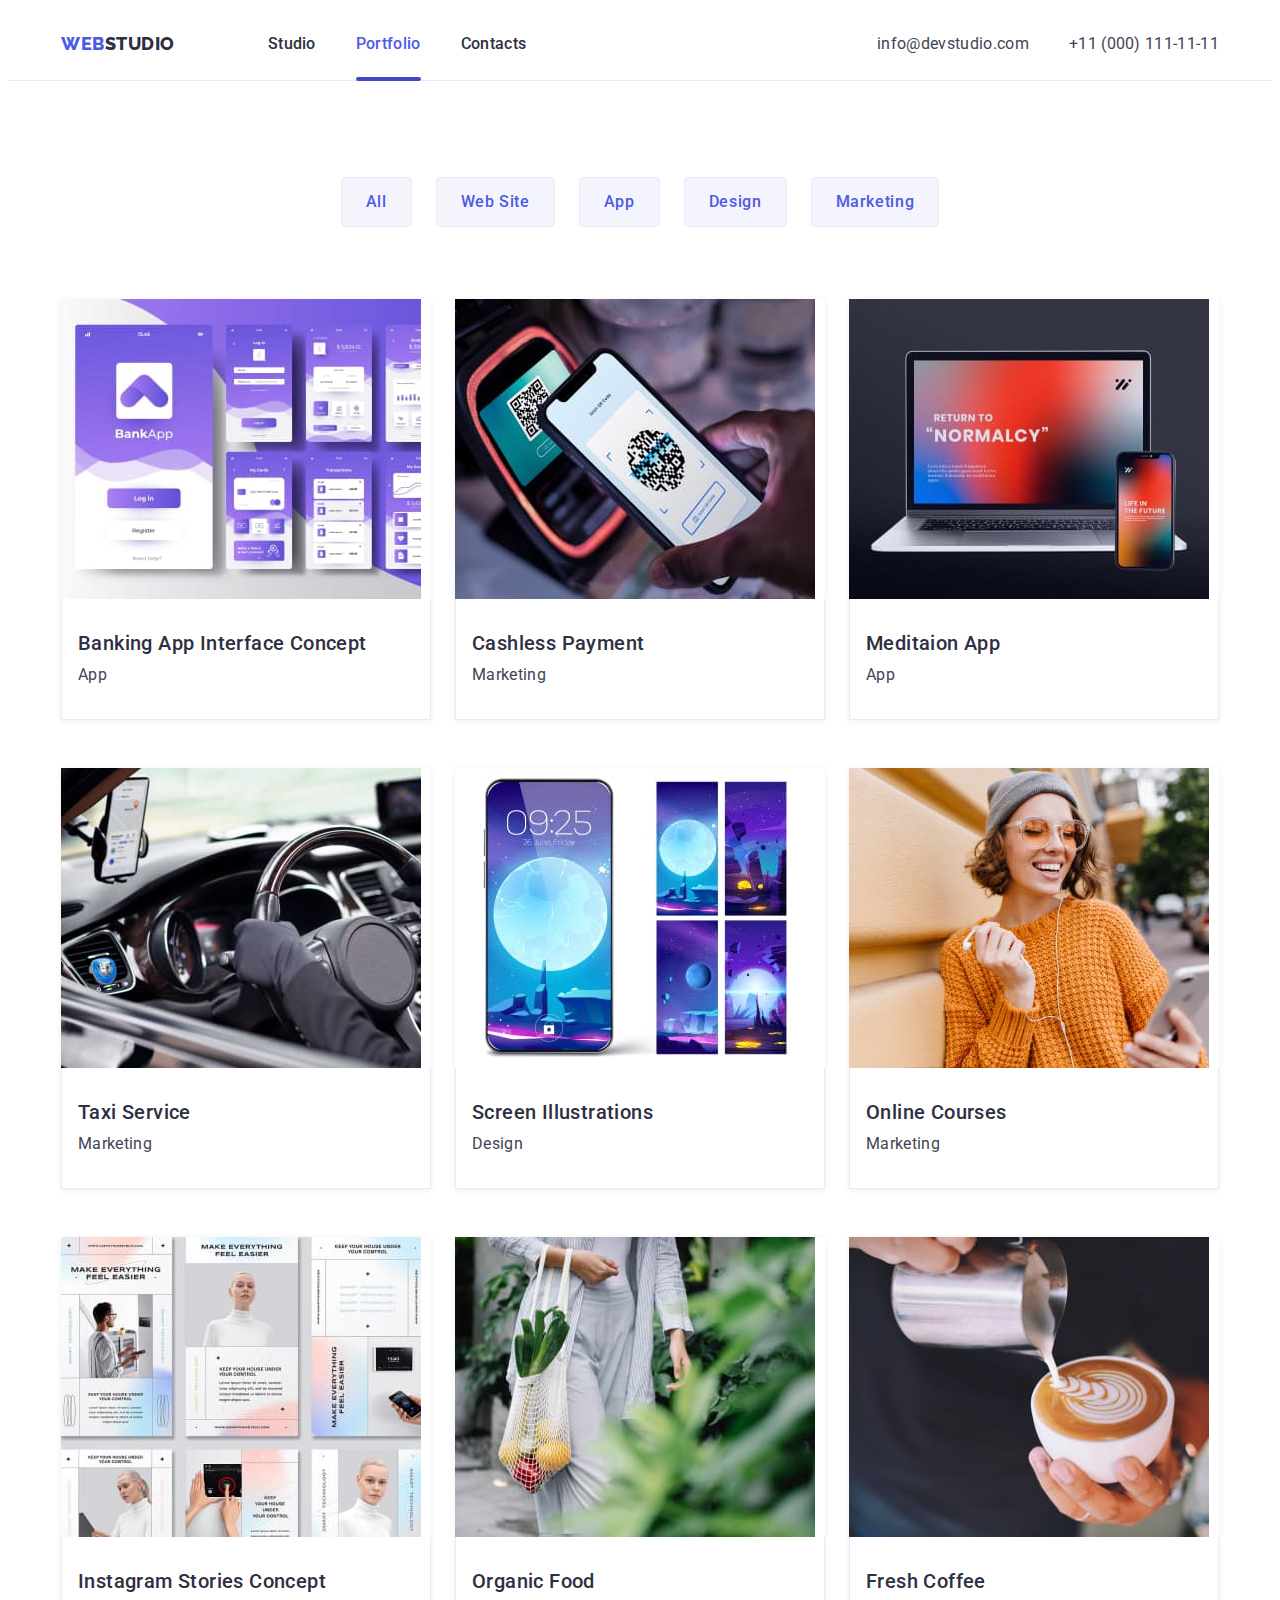
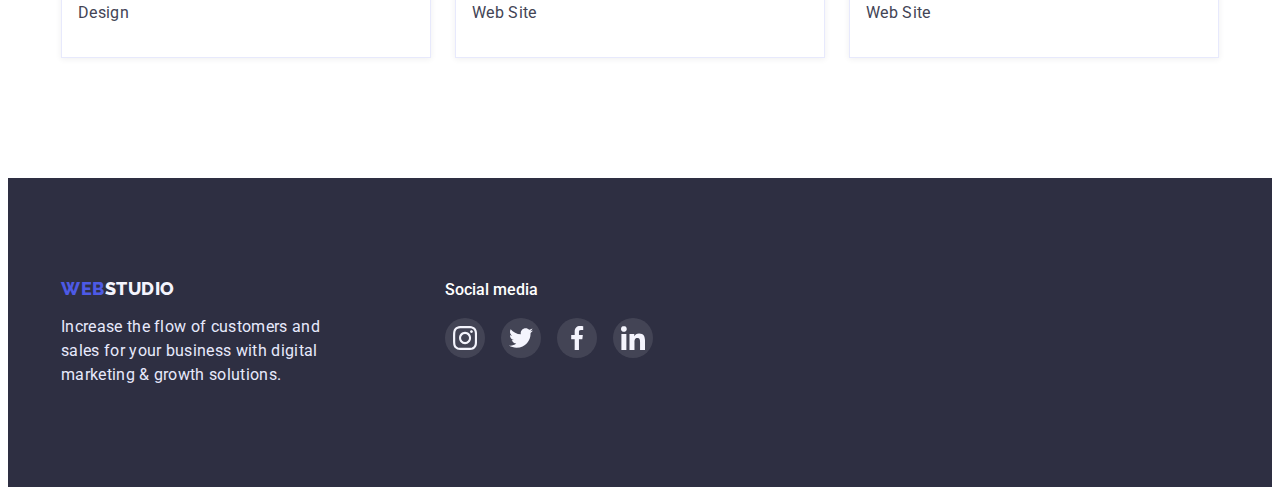
==== portfolio.html @ 42d2c49f "update" ====
<!DOCTYPE html>
<html lang="en">
  <head>
    <meta charset="UTF-8" />
    <meta http-equiv="X-UA-Compatible" content="IE=edge" />
    <meta name="viewport" content="width=device-width, initial-scale=1.0" />
    <title>WebStudio</title>
    <link rel="preconnect" href="https://fonts.googleapis.com" />
    <link rel="preconnect" href="https://fonts.gstatic.com" crossorigin />
    <link
      href="https://fonts.googleapis.com/css2?family=Raleway:wght@800&family=Roboto:wght@400;500;700&display=swap"
      rel="stylesheet"
    />
    <link
      rel="stylesheet"
      href="https://cdnjs.cloudflare.com/ajax/libs/modern-normalize/1.1.0/modern-normalize.min.css"
      integrity="sha512-wpPYUAdjBVSE4KJnH1VR1HeZfpl1ub8YT/NKx4PuQ5NmX2tKuGu6U/JRp5y+Y8XG2tV+wKQpNHVUX03MfMFn9Q=="
      crossorigin="anonymous"
      referrerpolicy="no-referrer"
    />
    <link rel="stylesheet" href="./css/styles.css" />
  </head>
  <body>
    <header class="header">
      <div class="container">
        <nav class="header-navigation">
          <a class="logo" href="./index.html">Web<span class="logo-black-color">studio</span></a>
          <ul class="header-list">
            <li class="header-item">
              <a class="header-link" href="./index.html">Studio</a>
            </li>
            <li class="header-item">
              <a class="header-link active portfolio" href="./portfolio.html">Portfolio</a>
            </li>
            <li class="header-item">
              <a class="header-link" href="#">Contacts</a>
            </li>
          </ul>
        </nav>

        <ul class="header-list">
          <li>
            <a
              class="header-mail"
              href="mailto:info@devstudio.com
            "
              >info@devstudio.com</a
            >
          </li>
          <li>
            <a class="header-tel" href="tel:+110001111111">+11 (000) 111-11-11</a>
          </li>
        </ul>
      </div>
    </header>
    <main>
      <section class="section-button-navigation">
        <div class="container">
          <h1 class="visually-hidden">Filter</h1>
          <ul class="button-navigation">
            <li>
              <button type="button" class="button">All</button>
            </li>
            <li>
              <button type="button" class="button">Web Site</button>
            </li>
            <li>
              <button type="button" class="button">App</button>
            </li>
            <li>
              <button type="button" class="button">Design</button>
            </li>
            <li>
              <button type="button" class="button">Marketing</button>
            </li>
          </ul>

          <ul class="projects">
            <li class="project-item">
              <a href="" class="filter">
                <div class="project-top-wrap">
                <img src="images/1.jpg" alt="банківський додаток" width="360" height="300" ; />
                <p class="project-top-text">
                  14 Stylish and User-Friendly App Design Concepts · Task Manager App · Calorie
                  Tracker App · Exotic Fruit Ecommerce App · Cloud Storage App
                </p> 
              </div>

                <div class="project-text">
                  <h3 class="project-title">Banking App Interface Concept</h3>
                  <p class="project-direction">App</p>
                </div>
              </a>
            </li>
            <li class="project-item">
              <a href="" class="filter">
                <div class="project-top-wrap">
                  <img src="images/2.jpg" alt="текст на синьому фоні" width="360" height="300" />
                  <p class="project-top-text">
                    14 Stylish and User-Friendly App Design Concepts · Task Manager App · Calorie
                    Tracker App · Exotic Fruit Ecommerce App · Cloud Storage App
                  </p> 
                </div>
                

                <div class="project-text">
                  <h3 class="project-title">Cashless Payment</h3>
                  <p class="project-direction">Marketing</p>
                </div>
              </a>
            </li>
            <li class="project-item">
              <a href="" class="filter">
                <div class="project-top-wrap">
                <img
                  src="images/3.jpg"
                  alt="телефон перед ноутбуком на сірому фоні"
                  width="360"
                  height="300"
                />
                <p class="project-top-text">
                  14 Stylish and User-Friendly App Design Concepts · Task Manager App · Calorie
                  Tracker App · Exotic Fruit Ecommerce App · Cloud Storage App
                </p> 
              </div>

                <div class="project-text">
                  <h3 class="project-title">Meditaion App</h3>
                  <p class="project-direction">App</p>
                </div>
              </a>
            </li>

            <li class="project-item">
              <a href="" class="filter">
                <div class="project-top-wrap">
                <img src="images/4.jpg" alt="людина за кермом" width="360" height="300" />
                <p class="project-top-text">
                  14 Stylish and User-Friendly App Design Concepts · Task Manager App · Calorie
                  Tracker App · Exotic Fruit Ecommerce App · Cloud Storage App
                </p> 
              </div>

                <div class="project-text">
                  <h3 class="project-title">Taxi Service</h3>
                  <p class="project-direction">Marketing</p>
                </div>
              </a>
            </li>
            <li class="project-item">
              <a href="" class="filter">
                <div class="project-top-wrap">
                <img
                  src="images/5.jpg"
                  alt="ттелефон та чотири фонові зображення для телефону"
                  width="360"
                  height="300"
                />
                <p class="project-top-text">
                  14 Stylish and User-Friendly App Design Concepts · Task Manager App · Calorie
                  Tracker App · Exotic Fruit Ecommerce App · Cloud Storage App
                </p> 
              </div>

                <div class="project-text">
                  <h3 class="project-title">Screen Illustrations</h3>
                  <p class="project-direction">Design</p>
                </div>
              </a>
            </li>
            <li class="project-item">
              <a href="" class="filter">
                <div class="project-top-wrap">
                <img
                  src="images/6.jpg"
                  alt="дівчина з навушниками та телефоном"
                  width="360"
                  height="300"
                />
                <p class="project-top-text">
                  14 Stylish and User-Friendly App Design Concepts · Task Manager App · Calorie
                  Tracker App · Exotic Fruit Ecommerce App · Cloud Storage App
                </p> 
              </div>

                <div class="project-text">
                  <h3 class="project-title">Online Courses</h3>
                  <p class="project-direction">Marketing</p>
                </div>
              </a>
            </li>

            <li class="project-item">
              <a href="" class="filter">
                <div class="project-top-wrap">
                <img
                  src="images/7.jpg"
                  alt="три фото з дівчиною зі світлим волоссям, хлопець з телефоном, людина з телефоном, людина натискає на екран планшету"
                  width="360"
                  height="300"
                />
                <p class="project-top-text">
                  14 Stylish and User-Friendly App Design Concepts · Task Manager App · Calorie
                  Tracker App · Exotic Fruit Ecommerce App · Cloud Storage App
                </p> 
              </div>

                <div class="project-text">
                  <h3 class="project-title">Instagram Stories Concept</h3>
                  <p class="project-direction">Design</p>
                </div>
              </a>
            </li>
            <li class="project-item">
              <a href="" class="filter">
                <div class="project-top-wrap">
                <img
                  src="images/8.jpg"
                  alt="дівчина у білому несе овочі у сітці"
                  width="360"
                  height="300"
                />
                <p class="project-top-text">
                  14 Stylish and User-Friendly App Design Concepts · Task Manager App · Calorie
                  Tracker App · Exotic Fruit Ecommerce App · Cloud Storage App
                </p> 
              </div>

                <div class="project-text">
                  <h3 class="project-title">Organic Food</h3>
                  <p class="project-direction">Web Site</p>
                </div>
              </a>
            </li>
            <li class="project-item">
              <a href="" class="filter">
                <div class="project-top-wrap">
                <img
                  src="images/9.jpg"
                  alt="бариста робить каву з молочною пінкою"
                  width="360"
                  height="300"
                />
                <p class="project-top-text">
                  14 Stylish and User-Friendly App Design Concepts · Task Manager App · Calorie
                  Tracker App · Exotic Fruit Ecommerce App · Cloud Storage App
                </p> 
              </div>

                <div class="project-text">
                  <h3 class="project-title">Fresh Coffee</h3>
                  <p class="project-direction">Web Site</p>
                </div>
              </a>
            </li>
          </ul>
        </div>
      </section>
    </main>

    <footer class="footer">
      <div class="footer-box container">
        <div class="container footer-section">
          <a class="footer-logo" href="./index.html">Web<span class="logo-white">Studio</span></a>
          <p class="footer-text">
            Increase the flow of customers and sales for your business with digital marketing &
            growth solutions.
          </p>
        </div>
        <div class="container footer-soc-section">
          <p class="footer-soc">Social media</p>
          <ul class="footer-soc-list list">
            <li class="footer-soc-item">
              <a href="" class="footer-soc-link">
                <svg class="footer-soc-icon" width="24" height="24">
                  <use href="./images/symbol-defs.svg#icon-instagram"></use>
                </svg>
              </a>
            </li>
            <li class="footer-soc-item">
              <a href="" class="footer-soc-link">
                <svg class="footer-soc-icon" width="24" height="24">
                  <use href="./images/symbol-defs.svg#icon-twitter-1-2-1"></use>
                </svg>
              </a>
            </li>
            <li class="footer-soc-item">
              <a href="" class="footer-soc-link">
                <svg class="footer-soc-icon" width="24" height="24">
                  <use href="./images/symbol-defs.svg#icon-facebook-1-2-1"></use>
                </svg>
              </a>
            </li>
            <li class="footer-soc-item">
              <a href="" class="footer-soc-link">
                <svg class="footer-soc-icon" width="24" height="24">
                  <use href="./images/symbol-defs.svg#icon-linkedin-1-2-1"></use>
                </svg>
              </a>
            </li>
          </ul>
        </div>
      </div>
    </footer>

    
  </body>
</html>
---- css/styles.css ----
:root {
  --primary-text-color: #434455;
  --title-text-color: #2e2f42;
  --accent-color: #4d5ae5;
  --focus-text-color: #ffffff;
  --logo-text-color: #2e2f42;
  --logo-light-text-color: #f4f4fd;
  --backgrounds-text-color: #e7e9fc;
  --hover-text-color: #434455;
  --main-bacground-color: #ffffff;
  --dark-background-color: #2e2f42;
  --light-background-color: #f4f4fd;
  --subtle-backgrounds: #e7e9fc;
  --hover-color: #404bbf;
  --bg-gradient: linear-gradient(rgba(46, 47, 66, 0.7), rgba(46, 47, 66, 0.7));
}
p,
h1,
h2,
h3,
h4,
h5,
h6 {
  margin: 0;
}
ul {
  display: flex;
  margin: 0;
  padding-left: 0;
  list-style-type: none;
}
body {
  font-family: 'Roboto', sans-serif;
  background: var(--main-bacground-color);
  color: var(--title-text-color);
}
img {
  display: block;
  max-width: 100%;
  height: auto;
}

.container {
  width: 1158px;
  padding-left: 15px;
  padding-right: 15px;
  margin: 0 auto;

  /* outline: 1px solid red; */
}

.header {
  border-bottom: 1px solid #e7e9fc;
}
.header > .container {
  display: flex;
  align-items: center;
}
.header-navigation {
  display: flex;
  align-items: center;
  margin-right: auto;
}
.logo,
.logo-black-color {
  font-family: 'Raleway';
  font-style: normal;
  font-weight: 800;
  font-size: 18px;
  line-height: 1.33;
  letter-spacing: 0.03em;
  text-transform: uppercase;
  color: var(--accent-color);
  text-decoration: none;
}
.logo {
  margin-right: 93px;
}
.logo-black-color {
  color: var(--logo-text-color);
}
.header-list {
  gap: 40px;
  list-style: none;
}
.header-item {
}
.header-link {
  display: block;
  padding-top: 24px;
  padding-bottom: 24px;
  font-weight: 500;
  font-size: 16px;
  line-height: 1.5;
  letter-spacing: 0.02em;
  color: var(--title-text-color);
  text-decoration: none;

  position: relative;
  transition: color 250ms cubic-bezier(0.4, 0, 0.2, 1);
}

.active {
  color: var(--accent-color);
}
.active::after {
  position: absolute;
  left: 0;
  bottom: -1px;
  content: '';
  display: block;
  width: 100%;
  height: 4px;
  background: #404bbf;
  border-radius: 2px;
}
.header-link:hover,
.header-link:focus {
  color: var(--hover-color);
  text-decoration: none;
}
.header-link:active {
  color: var(--accent-color);
}

/* .portfolio::after{
  content: '';
  position: relative;
   width: 66px;
  height: 4px;
  background: #404bbf;
  display: block;
  
  border-radius: 2px;
  
  bottom: -25px;
 
}
.studio::after{
  content: '';
  position: relative;
   width: 48px;
  height: 4px;
 border-radius: 2px;
  background: #404bbf;
  display: block;
  bottom: -25px;
}  */
.header-mail,
.header-tel {
  display: block;
  padding-top: 24px;
  padding-bottom: 24px;
  font-size: 16px;
  line-height: 1.5;
  letter-spacing: 0.02em;
  text-decoration: none;
  color: var(--primary-text-color);
  transition: color 250ms cubic-bezier(0.4, 0, 0.2, 1);
}
.header-mail:hover,
.header-mail:focus,
.header-tel:hover,
.header-tel:focus {
  color: var(--accent-color);
}
.hero {
  background: var(--dark-background-color);
  background-image: var(--bg-gradient), url(../images/hero-bg.jpg);
  background-repeat: no-repeat;
  background-position: center;
  background-size: cover;
  /* box-shadow: 0px 4px 4px rgba(0, 0, 0, 0.25); */
  padding-top: 188px;
  padding-bottom: 188px;
  text-align: center;
  max-width: 1440px;
  margin: 0 auto;
}

.hero-title {
  width: 494px;
  font-weight: 500;
  font-size: 56px;
  line-height: 1.07;
  text-align: center;
  letter-spacing: 0.02em;
  margin-bottom: 40px;
  margin-right: auto;
  margin-left: auto;

  color: var(--focus-text-color);
}
.hero-button {
  cursor: pointer;
  font-family: inherit;
  font-weight: 500;
  font-size: 16px;
  line-height: 1.19;
  letter-spacing: 0.04em;
  color: var(--focus-text-color);
  background: #4d5ae5;
  box-shadow: 0px 4px 4px rgba(0, 0, 0, 0.15);
  border-radius: 4px;
  padding: 16px 32px;
  border: transparent;
  transition: background-color 250ms cubic-bezier(0.4, 0, 0.2, 1);
}
.hero-button:hover,
.hero-button:focus {
  background-color: var(--hover-color);
  box-shadow: 0px 1px 6px rgba(46, 47, 66, 0.08), 0px 1px 1px rgba(46, 47, 66, 0.16),
    0px 2px 1px rgba(46, 47, 66, 0.08);
  border-radius: 4px;
}
.hero-button:active {
  background: var(--hover-color);
  box-shadow: 0px 4px 4px rgba(0, 0, 0, 0.15);
  border-radius: 4px;
}

.section {
  padding-top: 120px;
}

.visually-hidden {
  position: absolute;
  white-space: nowrap;
  width: 1px;
  height: 1px;
  overflow: hidden;
  border: 0;
  padding: 0;
  clip: rect(0 0 0 0);
  clip-path: inset(50%);
  margin: -1px;
}
.benefits-content-container {
  display: flex;
  list-style: none;
  gap: 24px;
}
.benefits-text-container {
}
.benefits {
  font-weight: 500;
  font-size: 20px;
  line-height: 1.2;
  letter-spacing: 0.02em;
  margin-bottom: 8px;
  /* color: var(--title-text-color); */
}
.benefits-text {
  width: 264px;
  font-size: 16px;
  line-height: 1.5;
  letter-spacing: 0.02em;
}
.section-heading {
  padding: 120px 0;
}
.heading {
  font-weight: 700;
  font-size: 36px;
  line-height: 1.11;
  text-align: center;
  letter-spacing: 0.02em;
  text-transform: capitalize;
  margin-bottom: 72px;
  /* color: var(--title-text-color); */
}
.heading-images {
  display: flex;
  list-style: none;
  gap: 24px;
}
.section-employees {
  background-color: var(--light-background-color);
  padding-top: 120px;
  padding-bottom: 120px;
}
.team-title {
  font-weight: 700;
  font-size: 36px;
  line-height: 1.11;
  text-align: center;
  letter-spacing: 0.02em;
  text-transform: capitalize;
  margin-bottom: 72px;

  /* color: var(--title-text-color); */
}

.team-cards {
  gap: 24px;
  list-style: none;
}
.team-item {
  box-shadow: 0px 1px 6px rgba(46, 47, 66, 0.08), 0px 1px 1px rgba(46, 47, 66, 0.16),
    0px 2px 1px rgba(46, 47, 66, 0.08);
  border-radius: 0px 0px 4px 4px;
  background: var(--focus-text-color);
  width: calc((100% - 48px) / 3);
}

.name-card-text {
  padding-top: 32px;
  padding-bottom: 32px;
}

.name-card {
  font-weight: 500;
  font-size: 20px;
  line-height: 1.2;
  text-align: center;
  letter-spacing: 0.02em;

  margin-bottom: 8px;

  /* color: var(--title-text-color); */
}
.position {
  font-size: 16px;
  line-height: 1.5;
  text-align: center;
  letter-spacing: 0.02em;
  margin-bottom: 8px;

  color: var(--primary-text-color);
}
.footer {
  background: var(--dark-background-color);
  padding-top: 100px;
  padding-bottom: 100px;
}
.footer-logo {
  display: inline-block;
  font-family: 'Raleway';
  font-style: normal;
  font-weight: 800;
  font-size: 18px;
  line-height: 1.17;
  letter-spacing: 0.03em;
  text-transform: uppercase;
  color: var(--accent-color);
  text-decoration: none;
  margin-bottom: 16px;
}
.logo-white {
  color: var(--logo-light-text-color);
}
.footer-text {
  font-weight: 400;
  width: 264px;
  font-size: 16px;
  line-height: 1.5;
  letter-spacing: 0.02em;
  color: var(--backgrounds-text-color);
}

.section-button-navigation {
  padding-top: 96px;
  padding-bottom: 120px;
}

.button-navigation {
  display: flex;
  margin-bottom: 72px;
  list-style: none;
  justify-content: center;
  gap: 24px;
}
.button {
  cursor: pointer;
  font-family: inherit;
  font-weight: 500;
  font-size: 16px;
  line-height: 1.5;

  text-align: center;
  letter-spacing: 0.04em;

  color: var(--accent-color);

  background-color: var(--light-background-color);
  border: 1px solid #e7e9fc;

  border-radius: 4px;

  padding: 12px 24px;
  transition: background-color 250ms cubic-bezier(0.4, 0, 0.2, 1),
    color 250ms cubic-bezier(0.4, 0, 0.2, 1), box-shadow 250ms cubic-bezier(0.4, 0, 0.2, 1);
}
.button:hover,
.button:focus {
  color: var(--focus-text-color);
  background-color: var(--accent-color);
  align-items: center;
  box-shadow: 0px 3px 1px rgba(0, 0, 0, 0.1), 0px 2px 1px rgba(0, 0, 0, 0.08),
    0px 2px 2px rgba(0, 0, 0, 0.12);
  border-radius: 4px;
  border-color: #404bbf;
}

.filter {
  display: block;
  text-decoration: none;
  box-shadow: 0px 1px 6px rgba(46, 47, 66, 0.08);
  transition: box-shadow 250ms cubic-bezier(0.4, 0, 0.2, 1);
}
.filter:hover,
.filter:focus {
  box-shadow: 0px 1px 6px rgba(46, 47, 66, 0.08), 0px 1px 1px rgba(46, 47, 66, 0.16),
    0px 2px 1px rgba(46, 47, 66, 0.08);
}
.project-text {
  padding-top: 32px;
  padding-bottom: 32px;
  padding-left: 16px;
  border-bottom: 1px solid #e7e9fc;
  border-left: 1px solid #e7e9fc;
  border-right: 1px solid #e7e9fc;

  background: var(--main-bacground-color);
}
.project-title {
  font-weight: 500;
  font-size: 20px;
  line-height: 1.2;
  letter-spacing: 0.02em;
  color: var(--title-text-color);

  margin-bottom: 8px;
}
.project-direction {
  font-size: 16px;
  line-height: 1.5;
  letter-spacing: 0.02em;
  color: var(--primary-text-color);
}

.projects {
  display: flex;
  flex-wrap: wrap;
  list-style: none;
  column-gap: 24px;
  row-gap: 48px;
  /* gap: 48px 24px; */
}
.project-item {
  flex-basis: calc((100% - 48px) / 3);
}

.project-top-text {
  position: absolute;
  top: 0;

  font-weight: 400;
  font-size: 16px;
  line-height: 1.5;
  letter-spacing: 0.02em;

  color: #f4f4fd;

  padding-top: 40px;
  padding-left: 32px;
  padding-right: 32px;

  background: #4d5ae5;
  height: 100%;
  transform: translateY(100%);
  transition: transform 250ms linear;
}
.project-top-wrap {
  position: relative;
  overflow: hidden;
}
.filter:hover .project-top-text {
  transform: translateY(0);
}

/* ДЕКОРАТИВНІ ЕФЕКТИ */

.team-soc-list {
  display: flex;
  justify-content: center;
  gap: 24px;
}
.team-soc-item {
  width: 40px;
  height: 40px;
}
.team-soc-link {
  width: 100%;
  height: 100%;
  background-color: #4d5ae5;
  border-radius: 50%;
  display: flex;
  align-items: center;
  justify-content: center;
  transition: background-color 250ms cubic-bezier(0.4, 0, 0.2, 1);
}

.team-soc-link:hover,
.team-soc-link:focus {
  background-color: #404bbf;
}
.team-soc-icon {
  fill: #f4f4fd;
}
.section-customers {
  padding-top: 130px;
  padding-bottom: 120px;
}
.customers-list {
  display: flex;
  gap: 24px;
}
.customers-item {
  width: calc((100% - 120px) / 6);
  height: 88px;
}
.customers-link {
  width: 100%;
  height: 100%;
  border: 1px solid #8e8f99;
  border-radius: 4px;
  display: flex;
  align-items: center;
  justify-content: center;
  color: #8e8f99;
  transition: color 250ms cubic-bezier(0.4, 0, 0.2, 1),
    border-color 250ms cubic-bezier(0.4, 0, 0.2, 1);
}
.customers-icon {
  fill: currentColor;
}
/* .customers-icon {
  fill: #8e8f99;} */
.customers-link:hover,
.customers-link:focus {
  border-color: #404bbf;
  color: #404bbf;
}
/* .customers-link:hover
  .customers-icon {
    fill: #404bbf;
  } */

.customers-title {
  font-weight: 700;
  font-size: 36px;
  line-height: 1.11;
  text-align: center;
  letter-spacing: 0.02em;
  margin-bottom: 72px;
}

.footer-soc {
  font-weight: 500;
  font-size: 16px;
  line-height: 1.5;
  color: var(--focus-text-color);
  margin-bottom: 16px;
}
.footer-box {
  display: flex;
  flex-grow: 1;
}

.footer-section {
  width: 264px;
  gap: 120px;
  margin-right: 120px;
  margin-left: 0;
  padding-left: 0;
  padding-right: 0;
}
.footer-soc-section {
  width: 208px;
  padding-right: 0;
  padding-left: 0;
  margin-right: 0;
  margin-left: 0;
}
.footer-soc-list {
  display: flex;
  justify-content: center;
  gap: 16px;
}
.footer-soc-item {
  width: 40px;
  height: 40px;
}
.footer-soc-link {
  width: 100%;
  height: 100%;
  background-color: rgba(255, 255, 255, 0.1);
  border-radius: 50%;
  display: flex;
  align-items: center;
  justify-content: center;
  transition: background-color 250ms cubic-bezier(0.4, 0, 0.2, 1);
}
.footer-soc-icon {
  fill: #f4f4fd;
}
.footer-soc-link:hover,
.footer-soc-link:focus {
  background-color: #31d0aa;
}
.benefits-item-icon {
  height: 112px;
  margin-bottom: 8px;
  background-color: #f4f4fd;
  border-radius: 4px;
  display: flex;
  align-items: center;
  justify-content: center;
}

/* BACKDROP */
.backdrop {
  position: fixed;
  top: 0;
  width: 100%;
  height: 100%;
  background-color: rgba(46, 47, 66, 0.4);
  transition: opacity 250ms linear, visibility 250ms linear;
}
.modal-close {
  position: absolute;
  right: 24px;
  top: 24px;
  width: 24px;
  height: 24px;
  background-color: #e7e9fc;
  border-radius: 50%;
  display: flex;
  align-items: center;
  justify-content: center;
  border: 1px solid rgba(0, 0, 0, 0.1);
}
.modal-icon {
  fill: #000000;
}
.modal {
  position: absolute;
  top: 50%;
  left: 50%;

  width: 408px;
  min-height: 576px;
  /* height: 576px; */
  background-color: #fcfcfc;
  border-radius: 4px;
  transform: translate(-50%, -50%) scale(1);
  transition: transform 250ms linear;
}

.is-hidden {
  opacity: 0;
  visibility: hidden;
  pointer-events: none;
}

.backdrop.is-hidden .modal {
  transform: translate(-50%, -50%) scale(0);
}
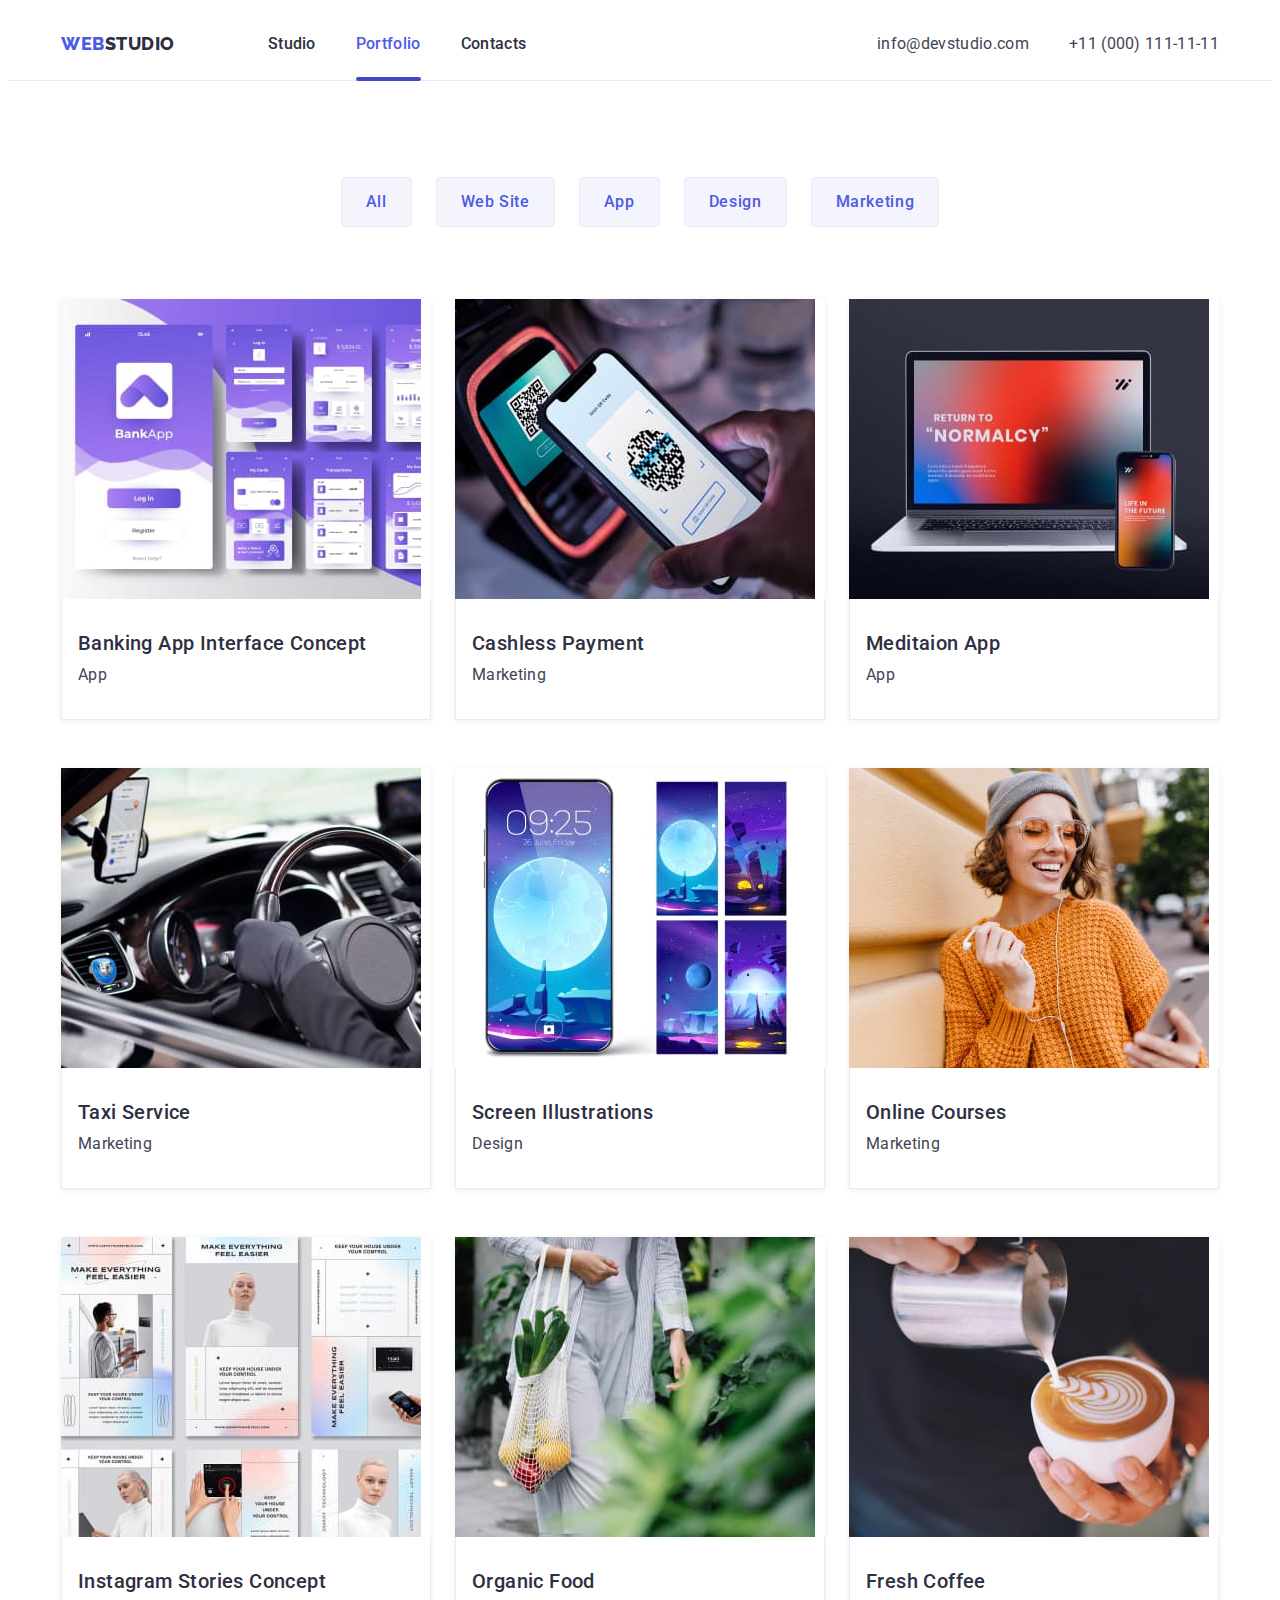
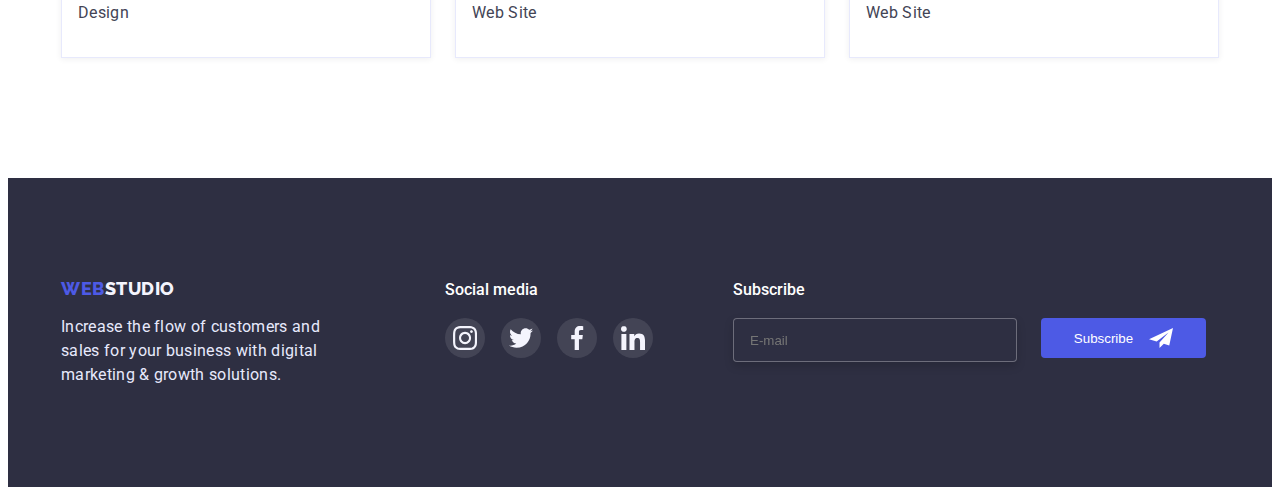
==== commit 3b5c109e: "update portfolio" ====
--- a/portfolio.html
+++ b/portfolio.html
@@ -300,6 +300,26 @@
             </li>
           </ul>
         </div>
+        <div class="container footer-subscribe">
+          <form>
+            <p class="subscribe-title">Subscribe</p>
+            <div class="footer-form">
+              <input
+                type="email"
+                name="user-email"
+                placeholder="E-mail"
+                class="footer-form-input"
+              />
+
+              <button type="submit" class="button-subscribe">
+                Subscribe
+                <svg class="button-icon" width="24" height="24">
+                  <use href="./images/symbol-defs.svg#icon-Frame-3"></use>
+                </svg>
+              </button>
+            </div>
+          </form>
+        </div>
       </div>
     </footer>
 
--- a/css/styles.css
+++ b/css/styles.css
@@ -389,16 +389,17 @@
 
   padding: 12px 24px;
   transition: background-color 250ms cubic-bezier(0.4, 0, 0.2, 1),
-    color 250ms cubic-bezier(0.4, 0, 0.2, 1), box-shadow 250ms cubic-bezier(0.4, 0, 0.2, 1);
+    color 250ms cubic-bezier(0.4, 0, 0.2, 1), box-shadow 250ms cubic-bezier(0.4, 0, 0.2, 1),
+    border-color 250ms cubic-bezier(0.4, 0, 0.2, 1);
 }
 .button:hover,
 .button:focus {
   color: var(--focus-text-color);
   background-color: var(--accent-color);
-  align-items: center;
+
   box-shadow: 0px 3px 1px rgba(0, 0, 0, 0.1), 0px 2px 1px rgba(0, 0, 0, 0.08),
     0px 2px 2px rgba(0, 0, 0, 0.12);
-  border-radius: 4px;
+
   border-color: #404bbf;
 }
 
@@ -580,7 +581,7 @@
   width: 208px;
   padding-right: 0;
   padding-left: 0;
-  margin-right: 0;
+  margin-right: 80px;
   margin-left: 0;
 }
 .footer-soc-list {
@@ -629,9 +630,12 @@
   transition: opacity 250ms linear, visibility 250ms linear;
 }
 .modal-close {
-  position: absolute;
+  /* position: absolute;
   right: 24px;
-  top: 24px;
+  top: 24px; */
+  cursor: pointer;
+  display: block;
+  margin-left: auto;
   width: 24px;
   height: 24px;
   background-color: #e7e9fc;
@@ -640,11 +644,20 @@
   align-items: center;
   justify-content: center;
   border: 1px solid rgba(0, 0, 0, 0.1);
+  fill: #000000;
+  transition: background-color 250ms cubic-bezier(0.4, 0, 0.2, 1),
+    color 250ms cubic-bezier(0.4, 0, 0.2, 1);
+}
+.modal-close:hover,
+.modal-close:focus {
+  background-color: #404bbf;
+  color: #ffffff;
 }
 .modal-icon {
-  fill: #000000;
+  fill: currentColor;
 }
 .modal {
+  padding: 24px;
   position: absolute;
   top: 50%;
   left: 50%;
@@ -667,3 +680,192 @@
 .backdrop.is-hidden .modal {
   transform: translate(-50%, -50%) scale(0);
 }
+
+.modal-input {
+  width: 100%;
+  height: 40px;
+  background-color: transparent;
+  border: 1px solid rgba(33, 33, 33, 0.2);
+  border-radius: 4px;
+
+  padding-left: 38px;
+  outline: none;
+}
+.modal-input:focus {
+  border-color: var(--accent-color);
+}
+.modal-input:focus + .input-icon {
+  fill: var(--accent-color);
+}
+
+/* .modal-input:not( :placeholder-shown):not(:focus):valid{
+  background-color: rgba(51, 228, 51, 0.322);
+}
+.modal-input:not( :placeholder-shown):not(:focus):invalid{
+  background-color: rgba(228, 110, 51, 0.322);
+} */
+.modal-title {
+  font-weight: 500;
+  font-size: 16px;
+  line-height: 1.5;
+  text-align: center;
+  letter-spacing: 0.02em;
+
+  color: #2e2f42;
+  margin-top: 24px;
+  margin-bottom: 16px;
+}
+
+.input-text {
+  display: inline-block;
+  margin-bottom: 4px;
+  font-size: 12px;
+  line-height: 1.33;
+  letter-spacing: 0.04em;
+
+  color: #8e8f99;
+}
+.input-icon {
+  position: absolute;
+  left: 16px;
+  top: 50%;
+  transform: translateY(-50%);
+}
+.input-wrap {
+  position: relative;
+}
+.modal-field {
+  margin-bottom: 8px;
+}
+.comment-box {
+  margin-bottom: 16px;
+}
+.modal-comment {
+  width: 100%;
+  height: 120px;
+  border: 1px solid rgba(33, 33, 33, 0.2);
+  border-radius: 4px;
+  background-color: transparent;
+  outline: none;
+  padding: 8px 16px;
+  resize: none;
+}
+.modal-comment::placeholder {
+  font-size: 12px;
+  line-height: 1.33;
+  letter-spacing: 0.04em;
+
+  color: rgba(117, 117, 117, 0.5);
+}
+
+.check-text {
+  display: flex;
+  align-items: center;
+  font-size: 12px;
+  line-height: 1.33;
+  letter-spacing: 0.04em;
+
+  color: #757575;
+}
+
+.check-text span {
+  width: 16px;
+  height: 16px;
+  border: 1.25px solid #2e2f42;
+  border-radius: 2px;
+  margin-right: 8px;
+  display: flex;
+  align-items: center;
+  justify-content: center;
+  fill: transparent;
+}
+.check-text-link {
+  font-size: 12px;
+  line-height: 1.33;
+  letter-spacing: 0.04em;
+  color: #4d5ae5;
+}
+
+.input-check:checked + .check-text span {
+  background-color: var(--accent-color);
+  border: none;
+  fill: #f4f4fd;
+}
+
+.chexbox {
+  margin-bottom: 24px;
+}
+.modal-button {
+  margin: 0 auto;
+  display: block;
+  cursor: pointer;
+  font-family: inherit;
+  font-weight: 500;
+  font-size: 16px;
+  line-height: 1.5;
+  letter-spacing: 0.04em;
+  color: var(--focus-text-color);
+  background-color: #4d5ae5;
+  box-shadow: 0px 4px 4px rgba(0, 0, 0, 0.15);
+  width: 169px;
+  border-radius: 4px;
+  padding: 16px 32px;
+  border: transparent;
+  transition: background-color 250ms cubic-bezier(0.4, 0, 0.2, 1);
+}
+.modal-button:hover,
+.modal-button:focus {
+  background-color: var(--hover-color);
+  box-shadow: 0px 1px 6px rgba(46, 47, 66, 0.08), 0px 1px 1px rgba(46, 47, 66, 0.16),
+    0px 2px 1px rgba(46, 47, 66, 0.08);
+  border-radius: 4px;
+}
+
+/* Subscribe */
+.subscribe-title {
+  font-weight: 500;
+  font-size: 16px;
+  line-height: 1.5;
+  color: var(--focus-text-color);
+  margin-bottom: 16px;
+}
+.footer-subscribe {
+  padding-left: 0;
+}
+
+.footer-form-input {
+  border: 1px solid rgba(255, 255, 255, 0.3);
+  filter: drop-shadow(0px 4px 4px rgba(0, 0, 0, 0.15));
+  border-radius: 4px;
+  background: #2e2f42;
+  width: 264px;
+  height: 40px;
+  padding-left: 16px;
+  color: rgba(255, 255, 255, 0.6);
+}
+.button-subscribe {
+  cursor: pointer;
+  display: flex;
+  width: 165px;
+  height: 40px;
+  color: #ffffff;
+  background: #4d5ae5;
+  border-radius: 4px;
+  justify-content: center;
+  align-items: center;
+  border: none;
+  transition: background-color 250ms cubic-bezier(0.4, 0, 0.2, 1);
+}
+.button-subscribe:hover,
+.button-subscribe:focus {
+  background-color: #404bbf;
+}
+
+.button-icon {
+  fill: #ffffff;
+  margin-left: 16px;
+}
+.footer-form {
+  display: flex;
+  gap: 24px;
+}
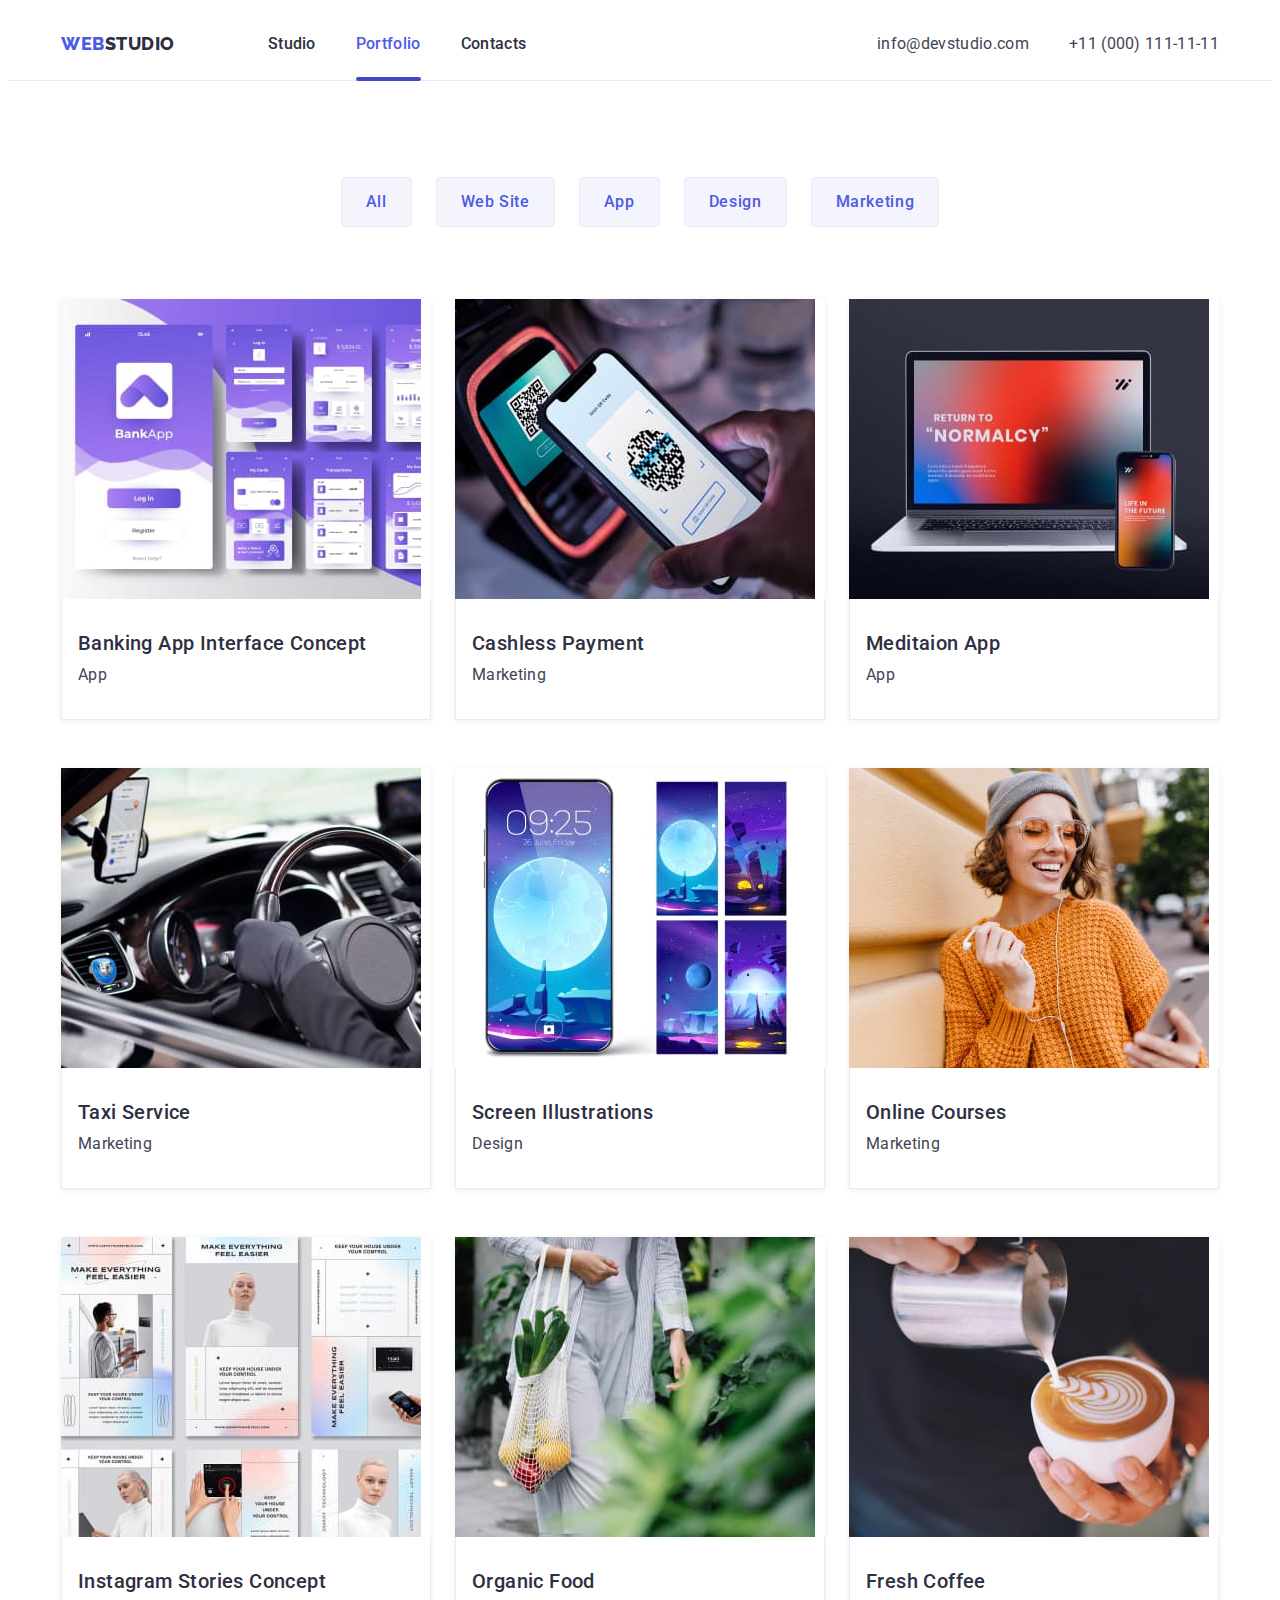
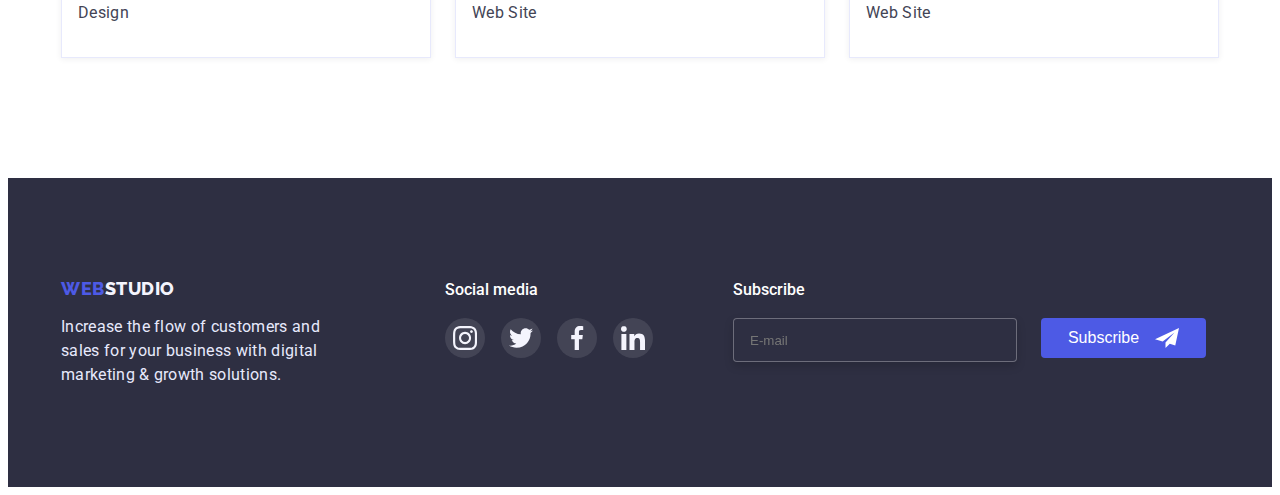
==== commit a14dc048: "update" ====
--- a/portfolio.html
+++ b/portfolio.html
@@ -301,9 +301,10 @@
           </ul>
         </div>
         <div class="container footer-subscribe">
-          <form>
-            <p class="subscribe-title">Subscribe</p>
-            <div class="footer-form">
+          <p class="subscribe-title">Subscribe</p>
+          <form class="footer-form">
+            
+            
               <input
                 type="email"
                 name="user-email"
@@ -317,7 +318,7 @@
                   <use href="./images/symbol-defs.svg#icon-Frame-3"></use>
                 </svg>
               </button>
-            </div>
+            
           </form>
         </div>
       </div>
--- a/css/styles.css
+++ b/css/styles.css
@@ -630,9 +630,9 @@
   transition: opacity 250ms linear, visibility 250ms linear;
 }
 .modal-close {
-  /* position: absolute;
+  position: absolute;
   right: 24px;
-  top: 24px; */
+  top: 24px;
   cursor: pointer;
   display: block;
   margin-left: auto;
@@ -657,7 +657,7 @@
   fill: currentColor;
 }
 .modal {
-  padding: 24px;
+  padding: 72px 24px 24px 24px;
   position: absolute;
   top: 50%;
   left: 50%;
@@ -712,7 +712,7 @@
   letter-spacing: 0.02em;
 
   color: #2e2f42;
-  margin-top: 24px;
+  
   margin-bottom: 16px;
 }
 
@@ -741,6 +741,7 @@
   margin-bottom: 16px;
 }
 .modal-comment {
+  display: block;
   width: 100%;
   height: 120px;
   border: 1px solid rgba(33, 33, 33, 0.2);
@@ -849,6 +850,9 @@
   width: 165px;
   height: 40px;
   color: #ffffff;
+  font-weight: 500;
+  font-size: 16px;
+  line-height: 1.5;
   background: #4d5ae5;
   border-radius: 4px;
   justify-content: center;
